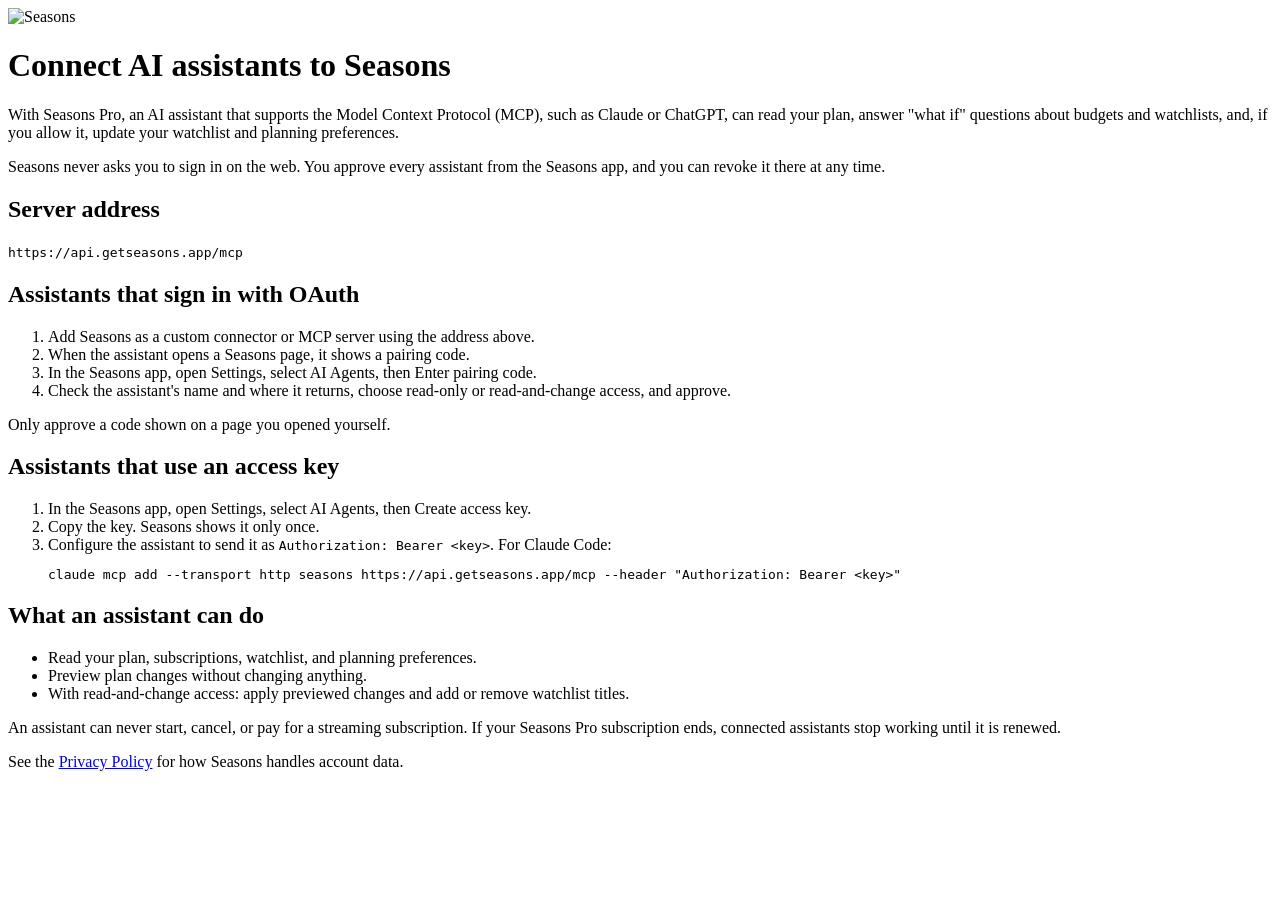
==== ai-agents/index.html @ e74d2ea8 "Add the Connect AI assistants help page Co-Authored-By: Claude Opus 5.5 <noreply@anthropic.com>" ====
<!DOCTYPE html>
<html lang="en">

<head>
    <meta charset="UTF-8">
    <meta name="viewport" content="width=device-width, initial-scale=1.0">
    <title>Connect AI assistants to Seasons</title>
    <meta name="description" content="Let an AI assistant that supports MCP read your Seasons plan and help you decide which streaming services to keep, start, or stop.">
    <link rel="stylesheet" href="../account-link.css">
</head>

<body>
    <main class="card">
        <img src="../seasonslogo.png" alt="Seasons" class="logo">
        <h1>Connect AI assistants to Seasons</h1>
        <p>With Seasons Pro, an AI assistant that supports the Model Context Protocol (MCP), such as Claude or ChatGPT, can read your plan, answer "what if" questions about budgets and watchlists, and, if you allow it, update your watchlist and planning preferences.</p>
        <p>Seasons never asks you to sign in on the web. You approve every assistant from the Seasons app, and you can revoke it there at any time.</p>

        <h2>Server address</h2>
        <p><code>https://api.getseasons.app/mcp</code></p>

        <h2>Assistants that sign in with OAuth</h2>
        <ol>
            <li>Add Seasons as a custom connector or MCP server using the address above.</li>
            <li>When the assistant opens a Seasons page, it shows a pairing code.</li>
            <li>In the Seasons app, open Settings, select AI Agents, then Enter pairing code.</li>
            <li>Check the assistant's name and where it returns, choose read-only or read-and-change access, and approve.</li>
        </ol>
        <p>Only approve a code shown on a page you opened yourself.</p>

        <h2>Assistants that use an access key</h2>
        <ol>
            <li>In the Seasons app, open Settings, select AI Agents, then Create access key.</li>
            <li>Copy the key. Seasons shows it only once.</li>
            <li>Configure the assistant to send it as <code>Authorization: Bearer &lt;key&gt;</code>. For Claude Code:
                <pre><code>claude mcp add --transport http seasons https://api.getseasons.app/mcp --header "Authorization: Bearer &lt;key&gt;"</code></pre>
            </li>
        </ol>

        <h2>What an assistant can do</h2>
        <ul>
            <li>Read your plan, subscriptions, watchlist, and planning preferences.</li>
            <li>Preview plan changes without changing anything.</li>
            <li>With read-and-change access: apply previewed changes and add or remove watchlist titles.</li>
        </ul>
        <p>An assistant can never start, cancel, or pay for a streaming subscription. If your Seasons Pro subscription ends, connected assistants stop working until it is renewed.</p>
        <p>See the <a href="../privacy.html">Privacy Policy</a> for how Seasons handles account data.</p>
    </main>
</body>

</html>
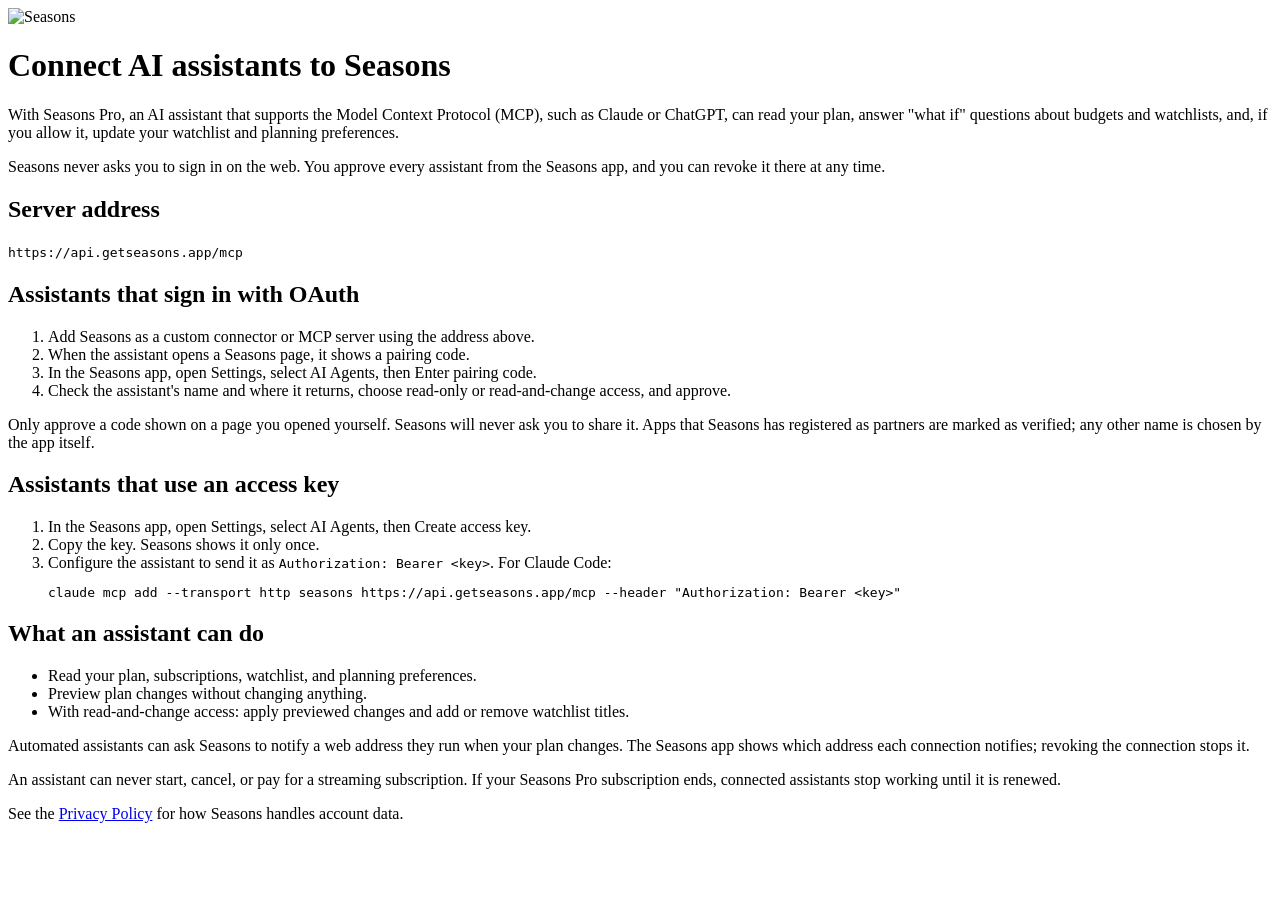
==== commit b83cd29d: "Explain verified partners and plan-update notifications on the AI agents page Co-Authored-By: Claude" ====
--- a/ai-agents/index.html
+++ b/ai-agents/index.html
@@ -26,7 +26,7 @@
             <li>In the Seasons app, open Settings, select AI Agents, then Enter pairing code.</li>
             <li>Check the assistant's name and where it returns, choose read-only or read-and-change access, and approve.</li>
         </ol>
-        <p>Only approve a code shown on a page you opened yourself.</p>
+        <p>Only approve a code shown on a page you opened yourself. Seasons will never ask you to share it. Apps that Seasons has registered as partners are marked as verified; any other name is chosen by the app itself.</p>
 
         <h2>Assistants that use an access key</h2>
         <ol>
@@ -43,6 +43,7 @@
             <li>Preview plan changes without changing anything.</li>
             <li>With read-and-change access: apply previewed changes and add or remove watchlist titles.</li>
         </ul>
+        <p>Automated assistants can ask Seasons to notify a web address they run when your plan changes. The Seasons app shows which address each connection notifies; revoking the connection stops it.</p>
         <p>An assistant can never start, cancel, or pay for a streaming subscription. If your Seasons Pro subscription ends, connected assistants stop working until it is renewed.</p>
         <p>See the <a href="../privacy.html">Privacy Policy</a> for how Seasons handles account data.</p>
     </main>
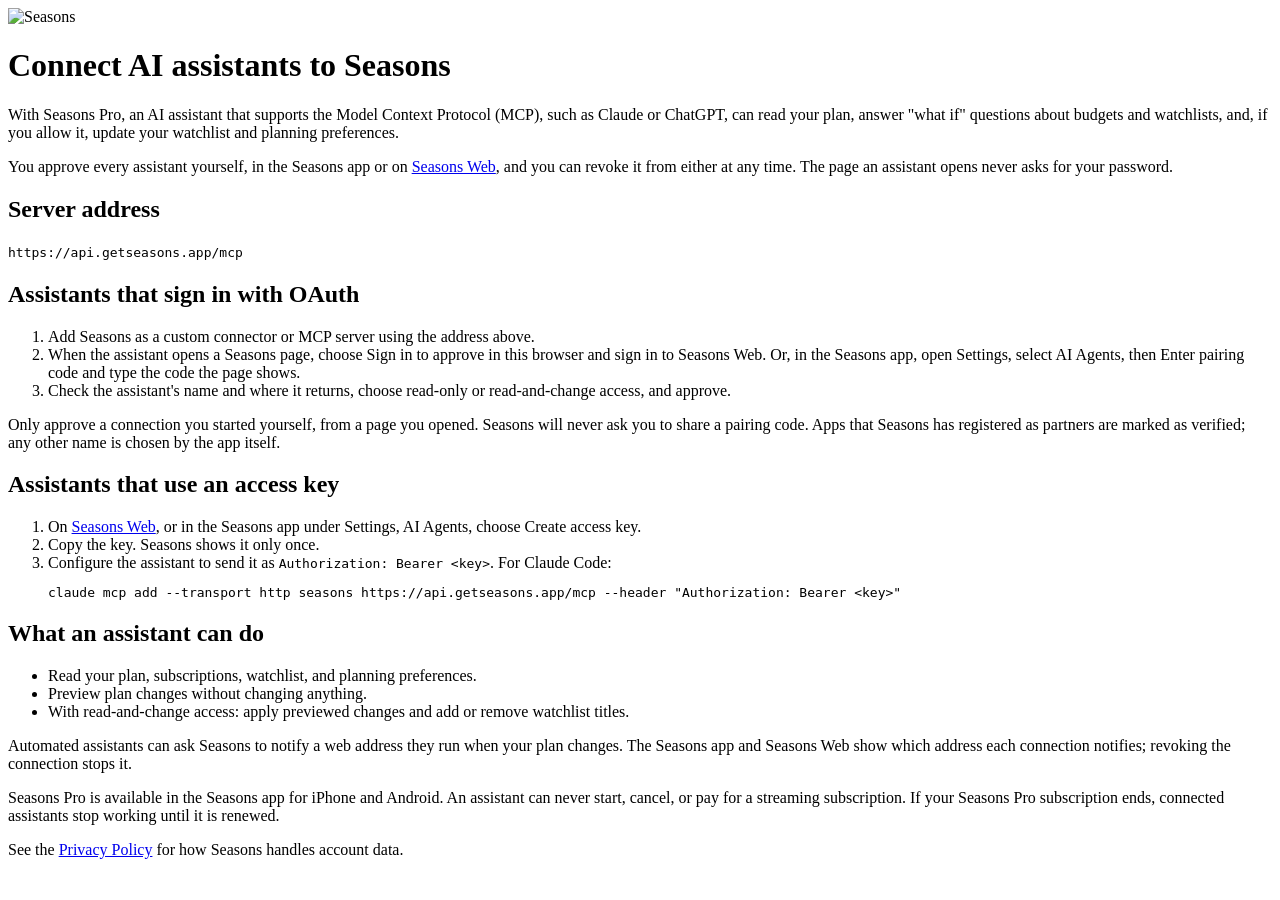
==== commit 67347949: "Explain Seasons Web sign-in and keys on the AI agents page Assistants can now be approved in the bro" ====
--- a/ai-agents/index.html
+++ b/ai-agents/index.html
@@ -14,7 +14,7 @@
         <img src="../seasonslogo.png" alt="Seasons" class="logo">
         <h1>Connect AI assistants to Seasons</h1>
         <p>With Seasons Pro, an AI assistant that supports the Model Context Protocol (MCP), such as Claude or ChatGPT, can read your plan, answer "what if" questions about budgets and watchlists, and, if you allow it, update your watchlist and planning preferences.</p>
-        <p>Seasons never asks you to sign in on the web. You approve every assistant from the Seasons app, and you can revoke it there at any time.</p>
+        <p>You approve every assistant yourself, in the Seasons app or on <a href="https://app.getseasons.app/agents">Seasons Web</a>, and you can revoke it from either at any time. The page an assistant opens never asks for your password.</p>
 
         <h2>Server address</h2>
         <p><code>https://api.getseasons.app/mcp</code></p>
@@ -22,15 +22,14 @@
         <h2>Assistants that sign in with OAuth</h2>
         <ol>
             <li>Add Seasons as a custom connector or MCP server using the address above.</li>
-            <li>When the assistant opens a Seasons page, it shows a pairing code.</li>
-            <li>In the Seasons app, open Settings, select AI Agents, then Enter pairing code.</li>
+            <li>When the assistant opens a Seasons page, choose Sign in to approve in this browser and sign in to Seasons Web. Or, in the Seasons app, open Settings, select AI Agents, then Enter pairing code and type the code the page shows.</li>
             <li>Check the assistant's name and where it returns, choose read-only or read-and-change access, and approve.</li>
         </ol>
-        <p>Only approve a code shown on a page you opened yourself. Seasons will never ask you to share it. Apps that Seasons has registered as partners are marked as verified; any other name is chosen by the app itself.</p>
+        <p>Only approve a connection you started yourself, from a page you opened. Seasons will never ask you to share a pairing code. Apps that Seasons has registered as partners are marked as verified; any other name is chosen by the app itself.</p>
 
         <h2>Assistants that use an access key</h2>
         <ol>
-            <li>In the Seasons app, open Settings, select AI Agents, then Create access key.</li>
+            <li>On <a href="https://app.getseasons.app/agents">Seasons Web</a>, or in the Seasons app under Settings, AI Agents, choose Create access key.</li>
             <li>Copy the key. Seasons shows it only once.</li>
             <li>Configure the assistant to send it as <code>Authorization: Bearer &lt;key&gt;</code>. For Claude Code:
                 <pre><code>claude mcp add --transport http seasons https://api.getseasons.app/mcp --header "Authorization: Bearer &lt;key&gt;"</code></pre>
@@ -43,8 +42,8 @@
             <li>Preview plan changes without changing anything.</li>
             <li>With read-and-change access: apply previewed changes and add or remove watchlist titles.</li>
         </ul>
-        <p>Automated assistants can ask Seasons to notify a web address they run when your plan changes. The Seasons app shows which address each connection notifies; revoking the connection stops it.</p>
-        <p>An assistant can never start, cancel, or pay for a streaming subscription. If your Seasons Pro subscription ends, connected assistants stop working until it is renewed.</p>
+        <p>Automated assistants can ask Seasons to notify a web address they run when your plan changes. The Seasons app and Seasons Web show which address each connection notifies; revoking the connection stops it.</p>
+        <p>Seasons Pro is available in the Seasons app for iPhone and Android. An assistant can never start, cancel, or pay for a streaming subscription. If your Seasons Pro subscription ends, connected assistants stop working until it is renewed.</p>
         <p>See the <a href="../privacy.html">Privacy Policy</a> for how Seasons handles account data.</p>
     </main>
 </body>
